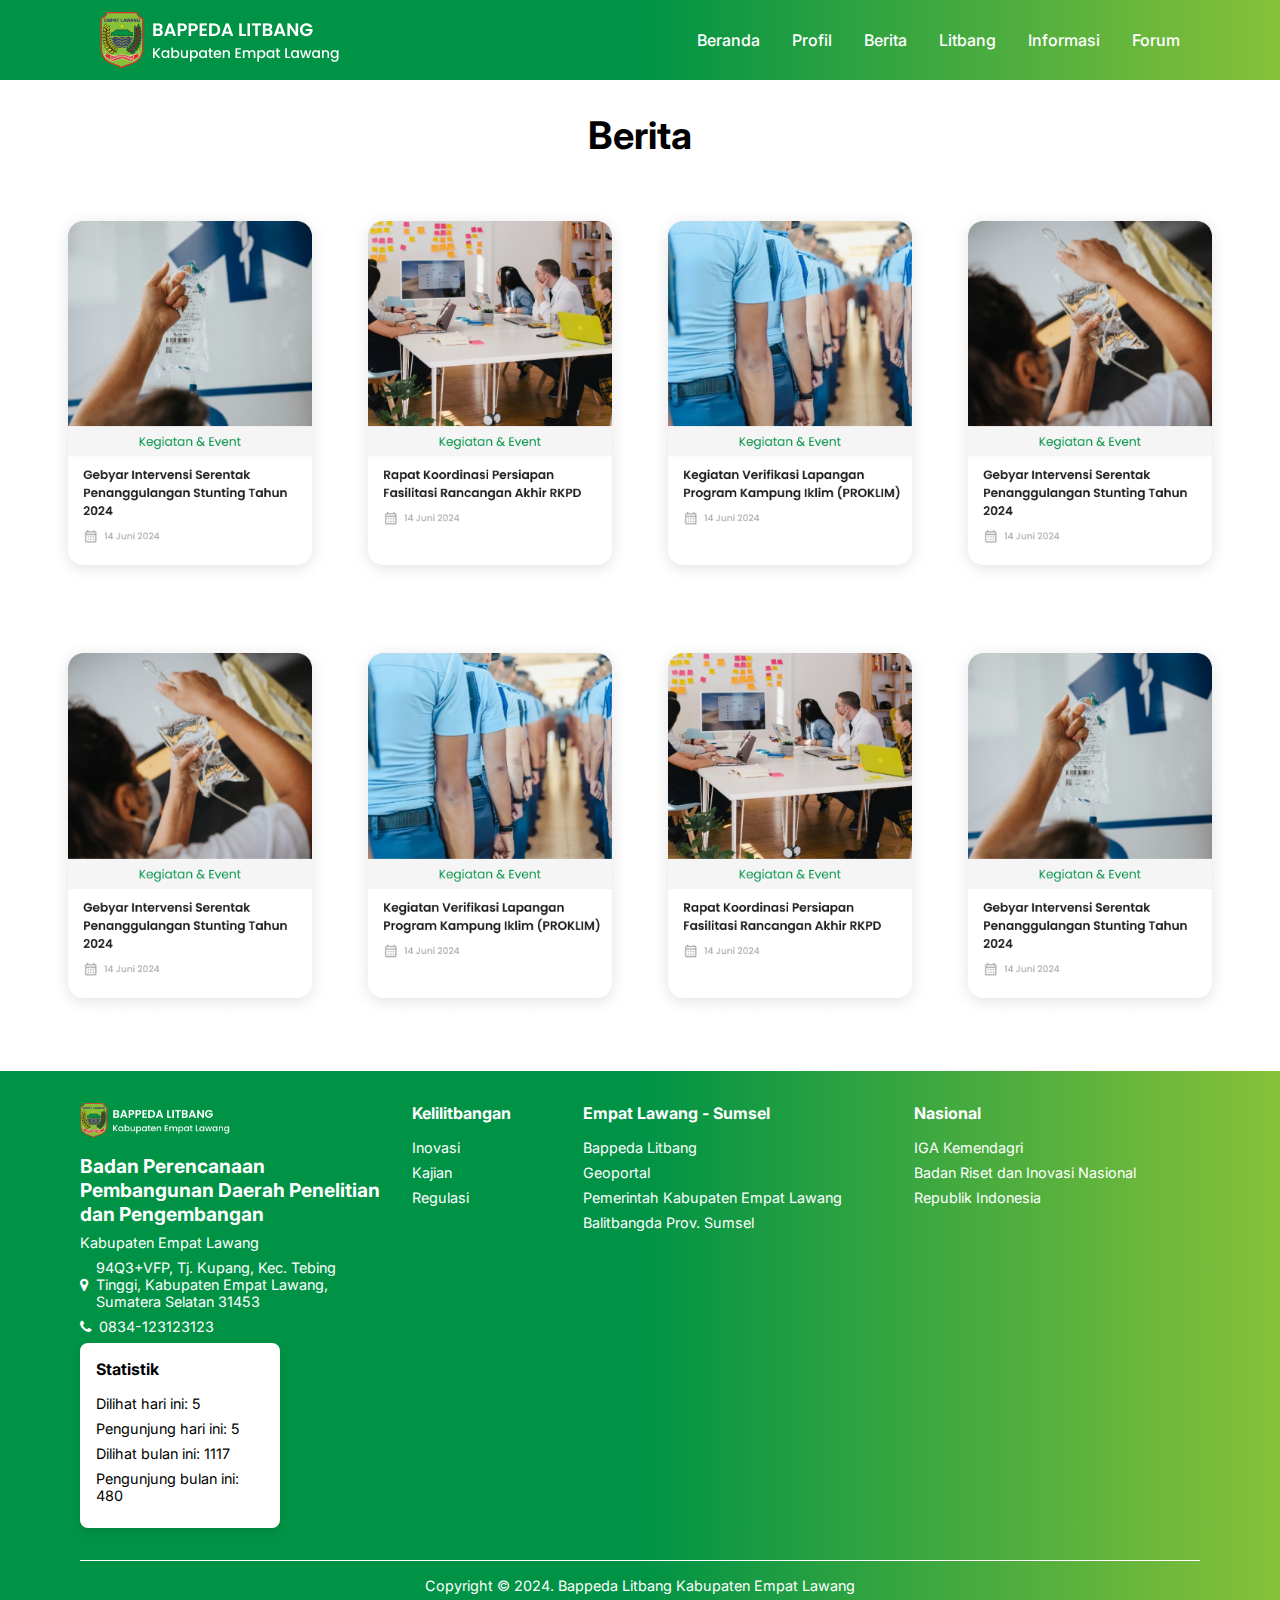
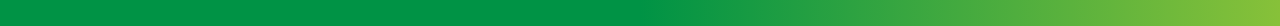
==== berita.html @ 19463166 "first commit" ====
<!DOCTYPE html>
<html lang="en">

<head>
    <meta charset="UTF-8">
    <meta name="viewport" content="width=device-width, initial-scale=1.0">
    <title>Bappeda Litbang</title>

    <link rel="stylesheet" href="assets/css/berita.css">
</head>

<body>

    <nav>
    
        <img src="assets/images/logo.png" alt="">
    
        <ul class="nav-links">
            <li><a href="index.html">Beranda</a></li>
            <li class="dropdown">
                <a href="javascript:void(0)">Profil</a>
                <ul class="dropdown-menu">
                    <li><a href="profile-definisi.html">Definisi</a></li>
                    <li><a href="profile-struktur.html">Struktur Organisasi</a></li>
                    <li><a href="profile-selayang.html">Selayang Pandang</a></li>
                </ul>
            </li>
            <li><a href="berita.html">Berita</a></li>
            <li class="dropdown">
                <a href="javascript:void(0)">Litbang</a>
                <ul class="dropdown-menu">
                    <li><a href="litbang-penelitian.html">Penelitian</a></li>
                    <li><a href="litbang-inovasi.html">Inovasi</a></li>
                </ul>
            </li>
            <li class="dropdown">
                <a href="javascript:void(0)">Informasi</a>
                <ul class="dropdown-menu">
                    <li><a href="informasi-dtpeneliti.html">Data Peneliti</a></li>
                    <li><a href="informasi-regulasi.html">Regulasi</a></li>
                    <li><a href="informasi-haki.html">HAKI</a></li>
                    <li><a href="informasi-merk.html">Pendaftaran Merk</a></li>
                    <li><a href="informasi--dokumen.html">Dokumen</a></li>
                </ul>
            </li>
            <li><a href="">Forum</a></li>
        </ul>
    
    </nav>

    <section class="judul-berita">
        <h2>Berita</h2>
    </section>

    <section class="berita-container" id="beritaContainer">
        <div class="berita-item">
            <a href="detailberita.html"><img src="assets/images/berita1.png" alt=""></a>
            
        </div>

        <div class="berita-item">
            <img src="assets/images/berita2.png" alt="">
            
        </div>

        <div class="berita-item">
            <img src="assets/images/berita3.png" alt="">
            
        </div>

        <div class="berita-item">
            <img src="assets/images/berita4.png" alt="">
            
        </div>
    </section>

    <section class="berita-container" id="beritaContainer">
        <div class="berita-item">
            <img src="assets/images/berita4.png" alt="">
    
        </div>
    
        <div class="berita-item">
            <img src="assets/images/berita3.png" alt="">
    
        </div>
    
        <div class="berita-item">
            <img src="assets/images/berita2.png" alt="">
    
        </div>
    
        <div class="berita-item">
            <img src="assets/images/berita1.png" alt="">
    
        </div>
    </section>


    <footer>
        <div class="footer-container">
            <div class="footer-left">
                <img src="assets/images/logo.png" alt="Logo" class="footer-logo">
                <div class="footer-info">
                    <h3>Badan Perencanaan Pembangunan Daerah Penelitian dan Pengembangan</h3>
                    <p>Kabupaten Empat Lawang</p>
                    <p><i class="fa fa-map-marker"></i> 94Q3+VFP, Tj. Kupang, Kec. Tebing Tinggi, Kabupaten Empat Lawang,
                        Sumatera Selatan 31453</p>
                    <p><i class="fa fa-phone"></i> 0834-123123123</p>
                </div>
            </div>
            <div class="footer-middle">
                <div class="footer-column">
                    <h4>Kelilitbangan</h4>
                    <ul>
                        <li>Inovasi</li>
                        <li>Kajian</li>
                        <li>Regulasi</li>
                    </ul>
                </div>
                <div class="footer-column">
                    <h4>Empat Lawang - Sumsel</h4>
                    <ul>
                        <li>Bappeda Litbang</li>
                        <li>Geoportal</li>
                        <li>Pemerintah Kabupaten Empat Lawang</li>
                        <li>Balitbangda Prov. Sumsel</li>
                    </ul>
                </div>
                <div class="footer-column">
                    <h4>Nasional</h4>
                    <ul>
                        <li>IGA Kemendagri</li>
                        <li>Badan Riset dan Inovasi Nasional</li>
                        <li>Republik Indonesia</li>
                    </ul>
                </div>
            </div>
            <div class="footer-right">
                <div class="statistik">
                    <h4>Statistik</h4>
                    <p>Dilihat hari ini: 5</p>
                    <p>Pengunjung hari ini: 5</p>
                    <p>Dilihat bulan ini: 1117</p>
                    <p>Pengunjung bulan ini: 480</p>
                </div>
            </div>
        </div>
        <div class="footer-bottom">
            <p>Copyright © 2024. Bappeda Litbang Kabupaten Empat Lawang</p>
        </div>
    </footer>

</body>

</html>
---- assets/css/berita.css ----
@import url('https://fonts.googleapis.com/css2?family=Inter:wght@300;400;500;600;700&display=swap');
@import url('https://cdnjs.cloudflare.com/ajax/libs/font-awesome/4.7.0/css/font-awesome.min.css');

* {
    margin: 0;
    padding: 0;
    box-sizing: border-box;
    scroll-behavior: smooth;
}

body {
    font-family: 'Inter', sans-serif;
    background-color: white;
}

nav {
    background: linear-gradient(to right, #009345, #009345, #87C139);
    width: 100%;
    height: 80px;
    padding: 1rem 100px;
    display: flex;
    align-items: center;
    position: fixed;
    top: 0;
    z-index: 1000;
}

nav .nav-links {
    display: flex;
    justify-content: space-between;
    align-items: center;
    margin-left: auto;
}

nav .nav-links li {
    list-style: none;
    margin-left: 2rem;
    position: relative;
}

nav .nav-links li a {
    font-size: 1rem;
    font-weight: 500;
    color: white;
    text-decoration: none;
}

nav .nav-links li a:hover {
    color: #38E54D;
}

nav .nav-links .dropdown:hover .dropdown-menu {
    display: block;
}

nav .nav-links .dropdown-menu {
    display: none;
    position: absolute;
    background-color: white;
    min-width: 200px;
    box-shadow: 0px 8px 16px rgba(0, 0, 0, 0.2);
    z-index: 1;
    top: 100%;
    left: 0;
}

nav .nav-links .dropdown-menu li {
    list-style: none;
    margin: 0;
}

nav .nav-links .dropdown-menu li a {
    color: black;
    padding: 12px 16px;
    text-decoration: none;
    display: block;
}

nav .nav-links .dropdown-menu li a:hover {
    background-color: #87C139;
    color: white;
}

nav .nav-links li:last-child {
    margin-right: 0;
}

.judul-berita {
    margin-top: 7rem;
    /* To compensate for the fixed nav */
    text-align: center;
    margin-bottom: 2rem;
}

.judul-berita h2 {
    color: black;
    font-size: 38px;
}

.berita-container {
    display: flex;
    justify-content: space-between;
    align-items: center;
    margin: 3rem 50px;
    /* Adjusted margin to make the container wider */
    gap: 20px;
    /* Reduced gap for smaller spacing */
    flex-wrap: wrap;
    position: static;
}

.berita-item {
    position: static;
    overflow: hidden;
    text-align: center;
    cursor: pointer;
    transition: all 0.3s ease-in-out;
    width: calc(25% - 15px);
    /* Adjusted width to fit four items in one row */
}

.berita-item:hover {
    transform: translateY(-10px);
}

.berita-item img {
    width: 100%;
    height: auto;
}


footer {
    background: linear-gradient(to right, #009345, #009345, #87C139);
    color: white;
    padding: 2rem 5rem;
}

.footer-container {
    display: flex;
    justify-content: space-between;
    align-items: flex-start;
    flex-wrap: wrap;
}

.footer-left {
    display: flex;
    flex-direction: column;
    max-width: 300px;
}

.footer-logo {
    width: 150px;
    margin-bottom: 1rem;
}

.footer-info h3 {
    margin-bottom: 0.5rem;
    font-size: 1.2rem;
}

.footer-info p {
    margin-bottom: 0.5rem;
    display: flex;
    align-items: center;
    font-size: 0.9rem;
}

.footer-info i {
    margin-right: 0.5rem;
}

.footer-middle {
    display: flex;
    justify-content: space-between;
    flex-grow: 1;
    margin-left: 2rem;
    margin-right: 2rem;
}

.footer-column {
    margin-right: 2rem;
}

.footer-column h4 {
    margin-bottom: 1rem;
    font-size: 1rem;
}

.footer-column ul {
    list-style: none;
    padding: 0;
}

.footer-column ul li {
    margin-bottom: 0.5rem;
    font-size: 0.9rem;
}

.footer-right {
    max-width: 200px;
    background-color: white;
    color: black;
    padding: 1rem;
    border-radius: 8px;
    box-shadow: 0 4px 8px rgba(0, 0, 0, 0.1);
    font-size: 0.9rem;
}

.footer-right h4 {
    margin-bottom: 1rem;
    font-size: 1rem;
    color: black;
}

.footer-right p {
    margin: 0.5rem 0;
}

.footer-bottom {
    text-align: center;
    margin-top: 2rem;
    border-top: 1px solid white;
    padding-top: 1rem;
    font-size: 0.9rem;
}

.footer-bottom p {
    margin: 0;
}
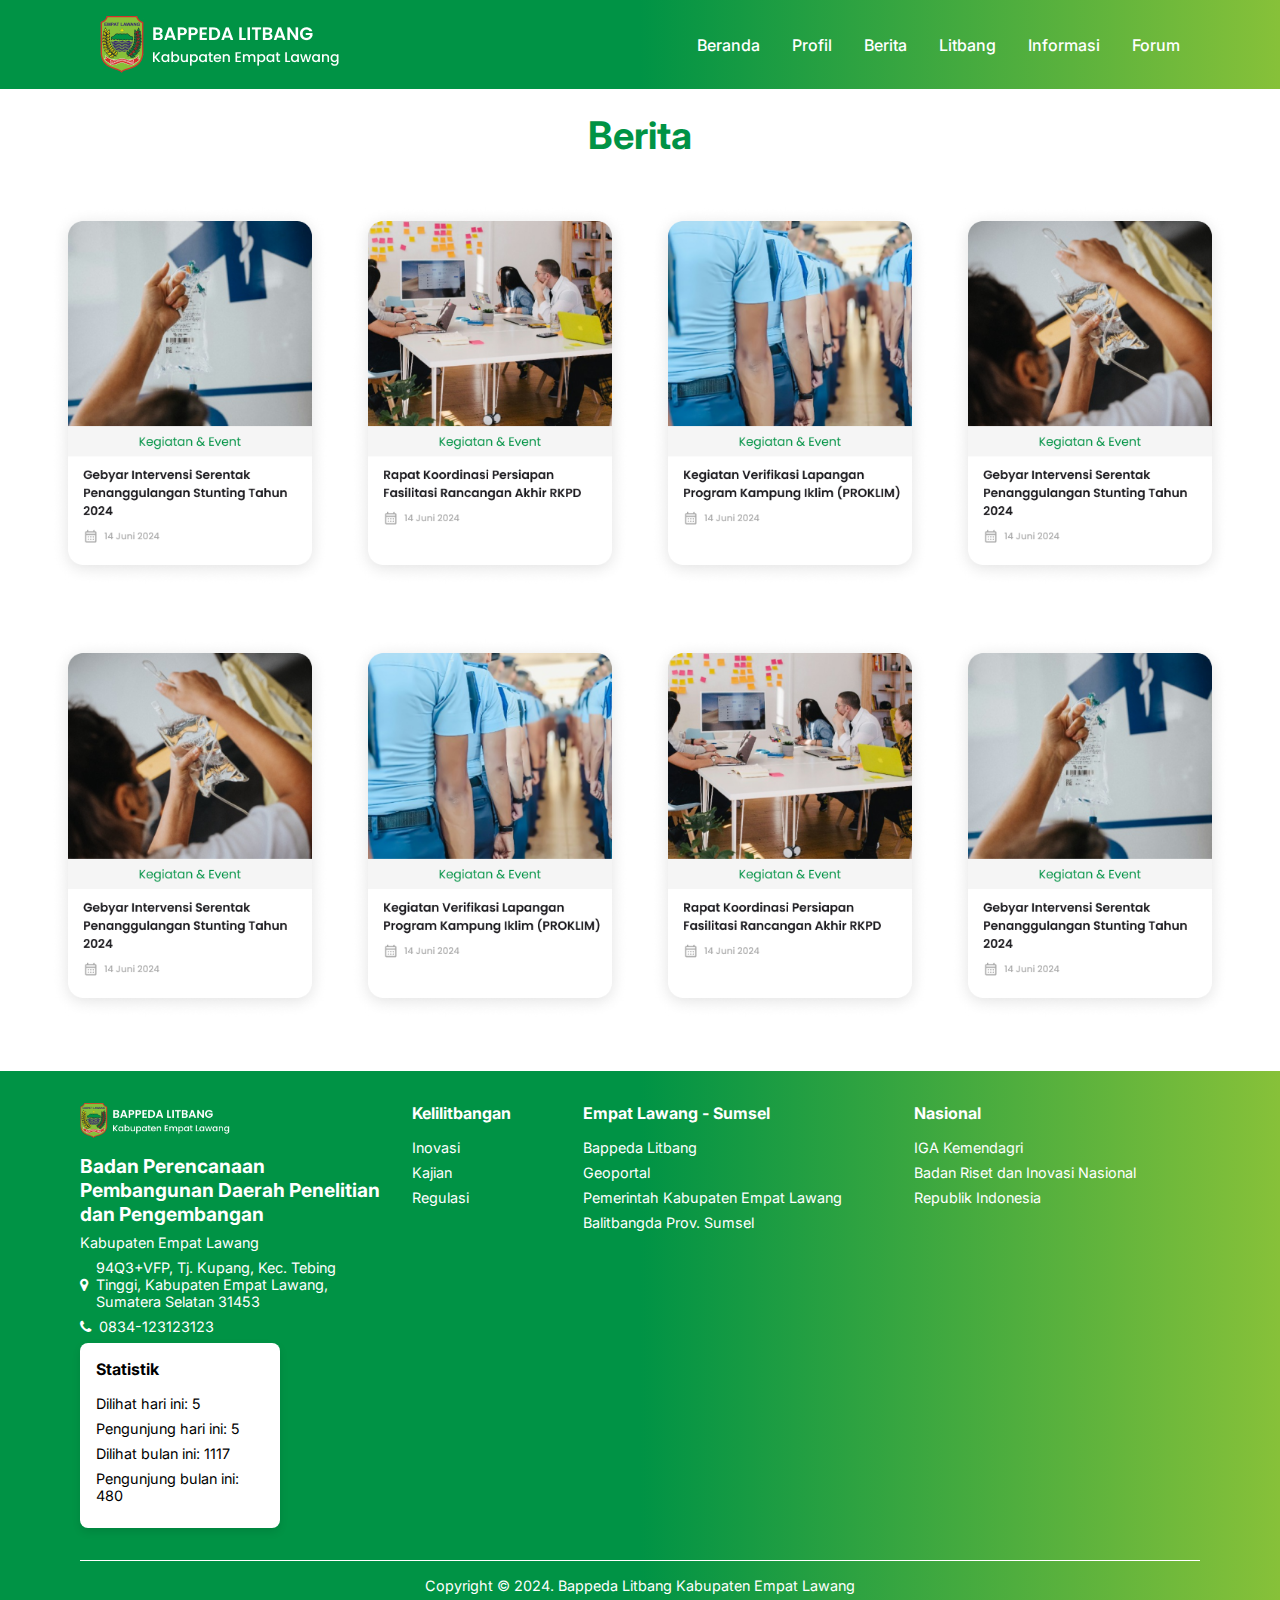
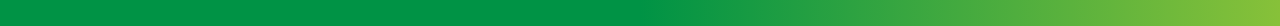
==== commit 68cac552: "menyelesaikan frontend" ====
--- a/berita.html
+++ b/berita.html
@@ -4,6 +4,7 @@
 <head>
     <meta charset="UTF-8">
     <meta name="viewport" content="width=device-width, initial-scale=1.0">
+
     <title>Bappeda Litbang</title>
 
     <link rel="stylesheet" href="assets/css/berita.css">
@@ -40,7 +41,7 @@
                     <li><a href="informasi-regulasi.html">Regulasi</a></li>
                     <li><a href="informasi-haki.html">HAKI</a></li>
                     <li><a href="informasi-merk.html">Pendaftaran Merk</a></li>
-                    <li><a href="informasi--dokumen.html">Dokumen</a></li>
+                    <li><a href="informasi-dokumen.html">Dokumen</a></li>
                 </ul>
             </li>
             <li><a href="">Forum</a></li>
--- a/assets/css/berita.css
+++ b/assets/css/berita.css
@@ -16,7 +16,7 @@
 nav {
     background: linear-gradient(to right, #009345, #009345, #87C139);
     width: 100%;
-    height: 80px;
+    height: auto;
     padding: 1rem 100px;
     display: flex;
     align-items: center;
@@ -87,13 +87,12 @@
 
 .judul-berita {
     margin-top: 7rem;
-    /* To compensate for the fixed nav */
     text-align: center;
     margin-bottom: 2rem;
 }
 
 .judul-berita h2 {
-    color: black;
+    color: #009345;
     font-size: 38px;
 }
 
@@ -102,9 +101,7 @@
     justify-content: space-between;
     align-items: center;
     margin: 3rem 50px;
-    /* Adjusted margin to make the container wider */
     gap: 20px;
-    /* Reduced gap for smaller spacing */
     flex-wrap: wrap;
     position: static;
 }
@@ -116,7 +113,6 @@
     cursor: pointer;
     transition: all 0.3s ease-in-out;
     width: calc(25% - 15px);
-    /* Adjusted width to fit four items in one row */
 }
 
 .berita-item:hover {
@@ -127,7 +123,6 @@
     width: 100%;
     height: auto;
 }
-
 
 footer {
     background: linear-gradient(to right, #009345, #009345, #87C139);
@@ -226,4 +221,89 @@
 
 .footer-bottom p {
     margin: 0;
+}
+
+/* Media Queries for responsiveness */
+
+@media screen and (max-width: 1200px) {
+    nav {
+        padding: 1rem 50px;
+    }
+
+    .berita-container {
+        margin: 3rem 30px;
+    }
+
+    .footer-container {
+        padding: 2rem 3rem;
+    }
+}
+
+@media screen and (max-width: 992px) {
+    nav {
+        height: auto;
+        padding: 1rem 20px;
+        flex-direction: column;
+    }
+
+    .nav-links {
+        margin-top: 1rem;
+        flex-direction: column;
+        align-items: flex-start;
+    }
+
+    .nav-links li {
+        margin: 0.5rem 0;
+    }
+
+    .berita-item {
+        width: calc(33.33% - 10px);
+    }
+
+    .footer-middle {
+        flex-direction: column;
+        margin: 0;
+    }
+
+    .footer-right {
+        margin-top: 1rem;
+    }
+}
+
+@media screen and (max-width: 768px) {
+    .berita-item {
+        width: calc(50% - 10px);
+    }
+
+    footer {
+        padding: 2rem;
+    }
+
+    .footer-middle {
+        margin-top: 2rem;
+    }
+}
+
+@media screen and (max-width: 576px) {
+    .berita-item {
+        width: 100%;
+    }
+
+    nav {
+        padding: 1rem 10px;
+    }
+
+    .footer-container {
+        flex-direction: column;
+        align-items: center;
+    }
+
+    .footer-middle {
+        margin-top: 2rem;
+    }
+
+    .footer-right {
+        margin-top: 2rem;
+        max-width: 100%;
+    }
 }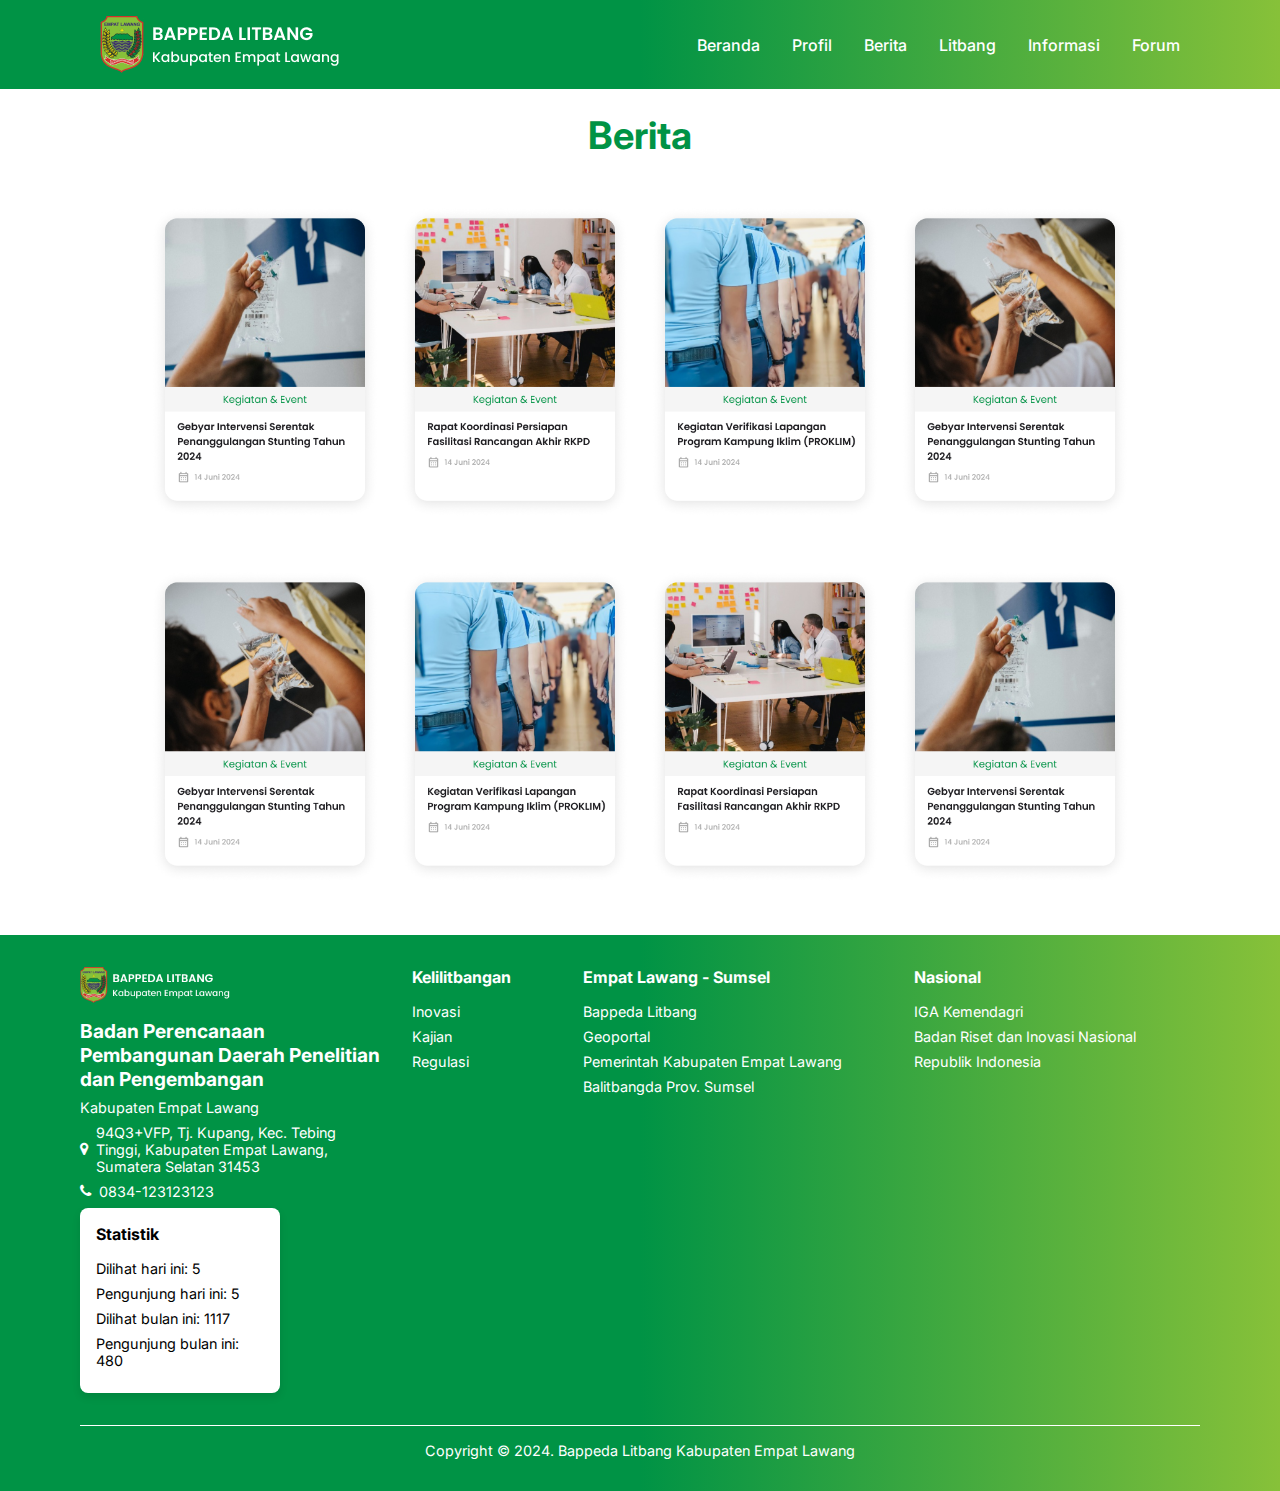
==== commit 45f79ef7: "tampilan mobile done semua page (kurang navbar yang bisa sembunyi)" ====
--- a/berita.html
+++ b/berita.html
@@ -53,7 +53,7 @@
         <h2>Berita</h2>
     </section>
 
-    <section class="berita-container" id="beritaContainer">
+    <section class="berita container" id="beritaContainer">
         <div class="berita-item">
             <a href="detailberita.html"><img src="assets/images/berita1.png" alt=""></a>
             
@@ -75,7 +75,7 @@
         </div>
     </section>
 
-    <section class="berita-container" id="beritaContainer">
+    <section class="berita container" id="beritaContainer">
         <div class="berita-item">
             <img src="assets/images/berita4.png" alt="">
     
--- a/assets/css/berita.css
+++ b/assets/css/berita.css
@@ -85,6 +85,10 @@
     margin-right: 0;
 }
 
+.container {
+    padding: 0 100px;
+}
+
 .judul-berita {
     margin-top: 7rem;
     text-align: center;
@@ -96,7 +100,7 @@
     font-size: 38px;
 }
 
-.berita-container {
+.berita {
     display: flex;
     justify-content: space-between;
     align-items: center;
@@ -225,85 +229,79 @@
 
 /* Media Queries for responsiveness */
 
-@media screen and (max-width: 1200px) {
+@media (max-width: 1200px) {
+    .container {
+        padding: 0 4%;
+    }
+}
+
+@media (max-width: 992px) {
     nav {
-        padding: 1rem 50px;
-    }
-
-    .berita-container {
-        margin: 3rem 30px;
-    }
-
-    .footer-container {
-        padding: 2rem 3rem;
-    }
-}
-
-@media screen and (max-width: 992px) {
-    nav {
-        height: auto;
-        padding: 1rem 20px;
-        flex-direction: column;
-    }
-
-    .nav-links {
-        margin-top: 1rem;
-        flex-direction: column;
-        align-items: flex-start;
-    }
-
-    .nav-links li {
-        margin: 0.5rem 0;
-    }
-
-    .berita-item {
-        width: calc(33.33% - 10px);
+        padding: 1rem 30px;
+    }
+
+    nav .nav-links {
+        display: none;
     }
 
     .footer-middle {
         flex-direction: column;
-        margin: 0;
-    }
-
-    .footer-right {
-        margin-top: 1rem;
-    }
-}
-
-@media screen and (max-width: 768px) {
+        margin-left: 0;
+        margin-right: 0;
+    }
+
+    .footer-column {
+        margin-right: 0;
+        margin-bottom: 2rem;
+    }
+}
+
+@media (max-width: 768px) {
+
+    nav {
+        padding: 1rem 30px;
+    }
+
+    nav .nav-links {
+        display: none;
+    }
+
     .berita-item {
         width: calc(50% - 10px);
     }
 
-    footer {
-        padding: 2rem;
-    }
-
-    .footer-middle {
-        margin-top: 2rem;
-    }
-}
-
-@media screen and (max-width: 576px) {
+    .footer-container {
+        flex-direction: column;
+    }
+
+    .footer-left,
+    .footer-right {
+        margin-bottom: 2rem;
+    }
+}
+
+@media (max-width: 576px) {
     .berita-item {
         width: 100%;
     }
 
     nav {
-        padding: 1rem 10px;
-    }
-
-    .footer-container {
-        flex-direction: column;
-        align-items: center;
-    }
-
-    .footer-middle {
-        margin-top: 2rem;
-    }
-
-    .footer-right {
-        margin-top: 2rem;
-        max-width: 100%;
+        padding: 1rem 30px;
+    }
+
+    nav .nav-links {
+        display: none;
+    }
+
+    .footer-info p {
+        font-size: 0.8rem;
+    }
+
+    .footer-column h4 {
+        font-size: 0.9rem;
+    }
+
+    .footer-column ul li {
+        font-size: 0.8rem;
     }
 }